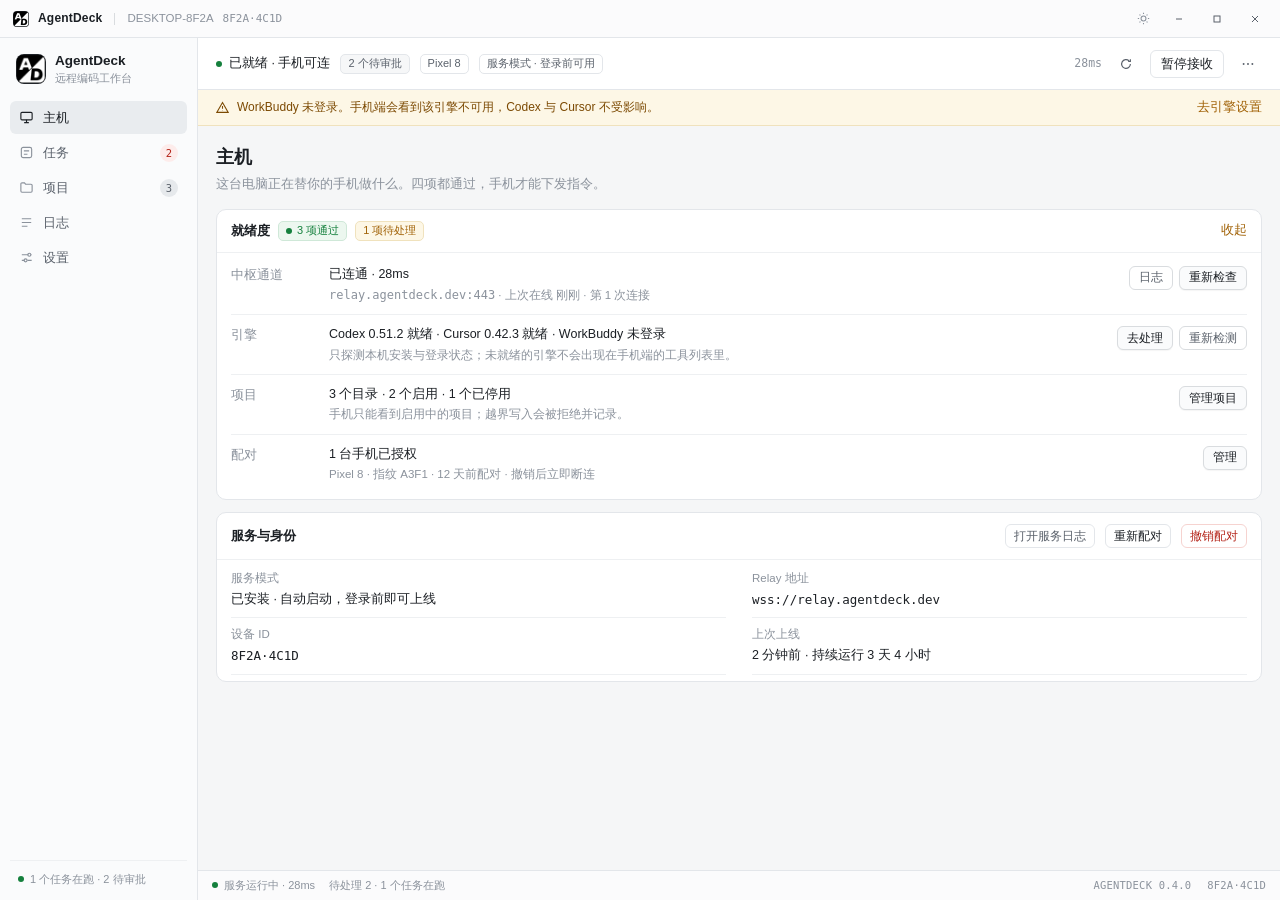
==== windows/AgentDeck.Tray/ui/index.html @ c3b0787f "feat(windows): 托盘界面迁移到 v3 WebView 架构 - 主窗口从 WinForms 自绘切换到 WebView2 承载 design/v3-windows.html，   设置、" ====
<!DOCTYPE html>
<html lang="zh-CN">
<head>
<meta charset="utf-8">
<meta name="viewport" content="width=device-width, initial-scale=1">
<title>AgentDeck Windows 客户端 · 改版</title>
<style>
:root{
  --bg:#f5f6f7; --panel:#fff; --line:#e3e6ea; --line2:#eef0f2;
  --t1:#1b1f24; --t2:#5a616b; --t3:#8b929c;
  --act:#1b1f24; --on-act:#fff; --act-h:#2b3138;
  --green:#15803d; --green-bg:#ecf7ef; --green-line:#cfe8d8;
  --amber:#a16207; --amber-bg:#fdf7e6; --amber-line:#f0e2bd;
  --red:#b42318; --red-bg:#fdeceb; --red-line:#f6d3d0;
  --bg-alt:#fafbfc; --window:#e9ebee; --app-border:#d5d9de;
  --titlebar:#fbfbfc; --hover:#f7f8f9; --hover2:#f0f2f4; --nav-active:#e9ecef;
  --item-active:#f2f5f7; --badge-bg:#e6e9ec;
  --tag-neutral:#f3f4f6; --tag-neutral-line:#e5e7eb; --plain-bg:#f6f7f8;
  --sep:#d9dcdf; --dot-gray:#b0b6bd;
  --input-focus:#9aa3ad; --focus-ring:rgba(27,31,36,.06);
  --mark:#b8bec6; --opt-on-bg:#fbfcfd; --switch-off:#c9ced4; --switch-knob:#fff;
  --qr-bg:#fbfcfd; --qr-line:#c3c9d0; --qr-fg:#7d858e;
  --lv-blue-fg:#155e75; --lv-blue-bg:#e8f4f8; --lv-blue-line:#cfe6ee;
  --banner-fg:#7c4a03; --scroll:#d3d8de; --scroll-h:#bcc3cb; --close:#e81123;
  --app-shadow:0 14px 40px rgba(20,25,32,.10),0 1px 2px rgba(20,25,32,.06);
  --mono:ui-monospace,"Cascadia Mono","Consolas","SF Mono",monospace;
  --app-icon:url("[data-uri]");
}
:root.dark{
  --bg:#141618; --panel:#1b1e21; --line:#2b3035; --line2:#23272b;
  --t1:#e4e7ea; --t2:#a3a9b0; --t3:#737a82;
  --act:#e6e9ec; --on-act:#141618; --act-h:#f4f6f8;
  --green:#3fb950; --green-bg:#13261a; --green-line:#1f4a2c;
  --amber:#d9a23c; --amber-bg:#2a2113; --amber-line:#453520;
  --red:#f85149; --red-bg:#2a1614; --red-line:#52241f;
  --bg-alt:#101214; --window:#0a0b0c; --app-border:#33383d;
  --titlebar:#16181a; --hover:#24282c; --hover2:#22262a; --nav-active:#2a2f34;
  --item-active:#20252a; --badge-bg:#2a2f34;
  --tag-neutral:#23272b; --tag-neutral-line:#31363b; --plain-bg:#202427;
  --sep:#33383d; --dot-gray:#555b62;
  --input-focus:#5a616b; --focus-ring:rgba(230,233,236,.10);
  --mark:#4a5158; --opt-on-bg:#202528; --switch-off:#4a5158; --switch-knob:#1b1e21;
  --qr-bg:#f4f4f4; --qr-line:#c3c9d0; --qr-fg:#6b7076;
  --lv-blue-fg:#7dd3e8; --lv-blue-bg:#0e2027; --lv-blue-line:#1d4753;
  --banner-fg:#e0b062; --scroll:#3a4046; --scroll-h:#4a5158; --close:#c42b1c;
  --app-shadow:0 14px 40px rgba(0,0,0,.55),0 1px 2px rgba(0,0,0,.4);
}
*{box-sizing:border-box}
html,body{margin:0}
body{
  background:var(--window); padding:26px 20px 40px;
  font:13px/1.55 -apple-system,BlinkMacSystemFont,"Segoe UI","Microsoft YaHei",sans-serif;
  color:var(--t1); -webkit-font-smoothing:antialiased;
}
.app{
  width:1180px; max-width:100%; margin:0 auto; height:868px;
  background:var(--bg); border:1px solid var(--app-border); border-radius:12px;
  overflow:hidden; display:flex; flex-direction:column;
  box-shadow:var(--app-shadow);
}
/* title bar */
.titlebar{height:38px;flex:none;display:flex;align-items:center;gap:9px;padding:0 6px 0 13px;background:var(--titlebar);border-bottom:1px solid var(--line);user-select:none}
.tb-logo{width:16px;height:16px;border-radius:4px;background-color:var(--act);background-image:var(--app-icon,none);background-size:contain;background-position:center;background-repeat:no-repeat}
.about-logo{width:44px;height:44px;flex:none;border-radius:10px;background-color:var(--act);background-image:var(--app-icon,none);background-size:contain;background-position:center;background-repeat:no-repeat}
.tb-name{font-size:12px;font-weight:600;letter-spacing:.2px}
.tb-sep{width:1px;height:12px;background:var(--sep);margin:0 3px}
.tb-meta{font-size:11.5px;color:var(--t3)}
.tb-meta.mono{font-family:var(--mono);font-size:11px}
.tb-right{margin-left:auto;display:flex;align-items:center}
.theme-btn{width:26px;height:26px;display:grid;place-items:center;border:0;background:none;border-radius:5px;color:var(--t3);cursor:pointer;margin-right:4px}
.theme-btn:hover{background:var(--hover2);color:var(--t1)}
html.dark .i-sun{display:none}
html:not(.dark) .i-moon{display:none}
.wctl{width:38px;height:38px;display:grid;place-items:center;color:var(--t2);cursor:default}
.wctl:hover{background:var(--line2)}
.wctl.close:hover{background:var(--close);color:#fff}
/* shell */
.shell{flex:1;display:flex;min-height:0}
.sidebar{width:198px;flex:none;background:var(--bg-alt);border-right:1px solid var(--line);display:flex;flex-direction:column;padding:14px 10px 10px}
.brand{display:flex;align-items:center;gap:9px;padding:0 6px 16px}
.brand-mark{width:30px;height:30px;border-radius:8px;background-color:var(--act);background-image:var(--app-icon,none);background-size:contain;background-position:center;background-repeat:no-repeat;flex:none}
.brand-name{font-size:13.5px;font-weight:600;line-height:1.3}
.brand-sub{font-size:10.5px;color:var(--t3);line-height:1.4;margin-top:1px}
.nav{display:flex;flex-direction:column;gap:2px}
.nav-item{display:flex;align-items:center;gap:9px;height:33px;padding:0 9px;border-radius:6px;color:var(--t2);font-size:13px;cursor:pointer;border:0;background:none;width:100%;text-align:left;font-family:inherit}
.nav-item svg{flex:none;color:var(--t3)}
.nav-item:hover{background:var(--hover2)}
.nav-item.active{background:var(--nav-active);color:var(--t1);font-weight:500}
.nav-item.active svg{color:var(--t1)}
.nav-badge{margin-left:auto;min-width:18px;height:18px;padding:0 5px;border-radius:9px;background:var(--badge-bg);color:var(--t2);font:400 10.5px/18px var(--mono);text-align:center}
.nav-badge.warn{background:var(--amber-bg);color:var(--amber)}
.nav-badge.danger{background:var(--red-bg);color:var(--red)}
.side-foot{margin-top:auto;padding:10px 8px 2px;border-top:1px solid var(--line2);font-size:11px;color:var(--t3);display:flex;align-items:center;gap:6px}
/* main */
.main{flex:1;min-width:0;display:flex;flex-direction:column}
.topbar{height:52px;flex:none;display:flex;align-items:center;gap:10px;padding:0 18px;background:var(--panel);border-bottom:1px solid var(--line)}
.state{display:flex;align-items:center;gap:7px;font-size:12.5px;font-weight:500}
.dot{width:6px;height:6px;border-radius:50%;background:var(--green);flex:none}
.dot.amber{background:var(--amber)}
.dot.gray{background:var(--dot-gray)}
.topbar .spacer{flex:1}
.meta{font-size:11.5px;color:var(--t3);font-family:var(--mono)}
.btn{height:28px;padding:0 10px;border:1px solid var(--line);background:var(--panel);border-radius:6px;font:400 12.5px/1 inherit;color:var(--t1);cursor:pointer;display:inline-flex;align-items:center;gap:6px;font-family:inherit;white-space:nowrap}
.btn:hover{background:var(--hover)}
.btn.primary{background:var(--act);border-color:var(--act);color:var(--on-act)}
.btn.primary:disabled{background:var(--hover);border-color:var(--line);color:var(--t3)}
.btn.primary:hover{background:var(--act-h)}
.btn.sm{height:24px;padding:0 8px;font-size:12px}
.btn.danger{color:var(--red);border-color:var(--red-line)}
.btn.danger:hover{background:var(--red-bg)}
/* Quiet = same outline as a normal button, but the label steps back to t2 so a
   row of three buttons still has an order: quiet < normal < danger. */
.btn.quiet{color:var(--t2)}
.btn.quiet:hover{color:var(--t1)}
.btn:disabled{color:var(--t3);cursor:default;background:var(--hover);border-color:var(--line)}
.icon-btn{width:28px;height:28px;display:grid;place-items:center;border:1px solid transparent;background:none;border-radius:6px;color:var(--t2);cursor:pointer}
.icon-btn:hover{background:var(--hover2);border-color:var(--line)}
.pill{display:inline-flex;align-items:center;gap:5px;height:20px;padding:0 7px;border-radius:5px;font-size:11px;border:1px solid var(--line);color:var(--t2);background:var(--panel);white-space:nowrap}
.pill.ok{color:var(--green);background:var(--green-bg);border-color:var(--green-line)}
.pill.warn{color:var(--amber);background:var(--amber-bg);border-color:var(--amber-line)}
.pill.danger{color:var(--red);background:var(--red-bg);border-color:var(--red-line)}
.pill.off{color:var(--t3);background:var(--tag-neutral)}
.pill.plain{background:var(--plain-bg)}
.banner{flex:none;display:flex;align-items:center;gap:8px;padding:8px 18px;background:var(--amber-bg);border-bottom:1px solid var(--amber-line);font-size:12px;color:var(--banner-fg)}
.banner b{font-weight:500}
.banner .link{margin-left:auto}
.link{color:var(--amber);cursor:pointer;font-size:12.5px;text-decoration:none;background:none;border:0;padding:0;font-family:inherit}
.link:hover{text-decoration:underline}
.link.muted{color:var(--t2)}
.content{flex:1;overflow:auto;padding:16px 18px 22px}
.page{display:none}
.page.active{display:block}
.page-head{display:flex;align-items:flex-start;gap:12px;margin:2px 0 14px}
.page-head h1{font-size:18px;font-weight:600;margin:0 0 3px;letter-spacing:.2px}
.page-head p{margin:0;font-size:12.5px;color:var(--t3)}
.page-head .actions{margin-left:auto;display:flex;gap:8px;flex:none;padding-top:2px}
/* cards */
.card{background:var(--panel);border:1px solid var(--line);border-radius:10px;margin-bottom:12px;overflow:hidden}
.card-h{display:flex;align-items:center;gap:8px;padding:11px 14px;border-bottom:1px solid var(--line2);min-height:41px}
.card-h h2{font-size:13px;font-weight:600;margin:0}
.card-h .right{margin-left:auto;display:flex;align-items:center;gap:10px}
.card-b{padding:2px 14px 6px}
.card-b.tight{padding:0}
.row{display:flex;align-items:flex-start;gap:12px;padding:10px 0;border-bottom:1px solid var(--line2)}
.row:last-child{border-bottom:0}
.row-k{width:86px;flex:none;font-size:12.5px;color:var(--t3);padding-top:1px}
.row-v{flex:1;min-width:0;font-size:12.5px}
.row-v>.v{font-weight:500}
.row-a{flex:none;display:flex;gap:6px;padding-top:1px}
/* Row actions are buttons, not underlined words: every line of the checklist
   ends with something you can press, and a bare word at this size reads as a
   label. The first pass used --line for the border and vanished into the white
   card, so these use --sep plus a one-pixel lift. Neutral on purpose — four
   tinted buttons stacked down the page would compete with the values they act
   on, and the primary/secondary split is carried by weight, not colour. */
.row-a .link{
  display:inline-flex;align-items:center;height:24px;padding:0 9px;
  border:1px solid var(--sep);border-radius:6px;background:var(--bg-alt);
  font-size:12px;color:var(--t1);white-space:nowrap;
  box-shadow:0 1px 1px rgba(20,25,32,.04);
}
.row-a .link:hover{background:var(--panel);border-color:var(--mark);text-decoration:none}
.row-a .link.muted{color:var(--t2);border-color:var(--sep);background:var(--panel);box-shadow:none}
.row-a .link.muted:hover{color:var(--t1);border-color:var(--sep);background:var(--hover)}
.sub{font-size:11.5px;color:var(--t3);margin-top:2px;line-height:1.5}
.kv{display:grid;grid-template-columns:1fr 1fr;gap:0 26px}
.kv>div{padding:8px 0;border-bottom:1px solid var(--line2)}
.kv .k{font-size:11.5px;color:var(--t3);margin-bottom:2px}
.kv .v{font-size:12.5px}
.mono{font-family:var(--mono);font-size:12px}
.muted{color:var(--t3)}
.empty{padding:26px 14px;text-align:center;color:var(--t3);font-size:12px}
/* table */
.tbl{width:100%;border-collapse:collapse;font-size:12.5px}
.tbl th{text-align:left;font-weight:400;color:var(--t3);font-size:11px;letter-spacing:.2px;padding:7px 10px;background:var(--bg-alt);border-bottom:1px solid var(--line)}
.tbl td{padding:8px 10px;border-bottom:1px solid var(--line2);vertical-align:top}
.tbl tr:last-child td{border-bottom:0}
.tbl .num{font-family:var(--mono);font-size:11.5px;color:var(--t3);white-space:nowrap}
.tbl .path{font-family:var(--mono);font-size:11.5px;color:var(--t2);overflow:hidden;text-overflow:ellipsis;white-space:nowrap;max-width:340px}
/* tabs */
.tabs{display:flex;gap:2px;padding:0 14px;border-bottom:1px solid var(--line);background:var(--panel)}
.tab{height:35px;padding:0 10px;display:inline-flex;align-items:center;font-size:12.5px;color:var(--t2);border:0;border-bottom:2px solid transparent;margin-bottom:-1px;background:none;cursor:pointer;font-family:inherit}
.tab:hover{color:var(--t1)}
.tab.active{color:var(--t1);font-weight:500;border-bottom-color:var(--act)}
.tabpanes{display:none}
.tabpanes.active{display:flex;flex-direction:column;flex:1}
/* forms */
.field{display:flex;align-items:flex-start;gap:12px;padding:10px 0;border-bottom:1px solid var(--line2)}
.field:last-child{border-bottom:0}
.field>label{width:112px;flex:none;font-size:12.5px;color:var(--t3);padding-top:6px}
.field .ctl{flex:1;min-width:0}
.input{width:100%;height:28px;border:1px solid var(--line);border-radius:6px;padding:0 9px;font:400 12.5px/1 inherit;color:var(--t1);background:var(--panel);font-family:inherit}
.input:focus{outline:none;border-color:var(--input-focus);box-shadow:0 0 0 3px var(--focus-ring)}
.input[readonly]{background:var(--hover);color:var(--t2);font-family:var(--mono);font-size:12px}
.inline{display:flex;gap:6px;align-items:center}
.chips{display:flex;gap:6px;flex-wrap:wrap;align-items:center}
.chip{height:24px;display:inline-flex;align-items:center;gap:6px;padding:0 8px;border:1px solid var(--line);border-radius:5px;font:400 12px/1 var(--mono);background:var(--bg-alt);color:var(--t2)}
.chip .x{color:var(--t3);cursor:pointer;font-family:sans-serif}
.switch{width:32px;height:18px;border-radius:9px;background:var(--switch-off);position:relative;flex:none;cursor:pointer;transition:background .15s}
.switch::after{content:"";position:absolute;top:2px;left:2px;width:14px;height:14px;border-radius:50%;background:var(--switch-knob);transition:left .15s;box-shadow:0 1px 2px rgba(0,0,0,.2)}
.switch.on{background:var(--act)}
.switch.on::after{left:16px}
/* split */
.split{display:flex;gap:12px;align-items:flex-start}
.proj{width:296px;flex:none;display:flex;flex-direction:column;min-height:560px}
.proj-detail{flex:1;min-width:0;display:flex;flex-direction:column;min-height:560px}
.search{position:relative;padding:10px 12px;border-bottom:1px solid var(--line2)}
.search input{height:28px;padding-left:26px}
.search svg{position:absolute;left:21px;top:18px;color:var(--t3)}
.proj-item{padding:10px 12px;border-bottom:1px solid var(--line2);cursor:pointer}
.proj-item:last-child{border-bottom:0}
.proj-item:hover{background:var(--hover)}
.proj-item.active{background:var(--item-active);box-shadow:inset 2px 0 0 var(--act)}
.pi-top{display:flex;align-items:center;gap:8px}
.pi-name{font-size:12.5px;font-weight:500}
.pi-top .pill{margin-left:auto;height:18px;font-size:10.5px}
.pi-path{font-family:var(--mono);font-size:11px;color:var(--t3);margin-top:3px;overflow:hidden;text-overflow:ellipsis;white-space:nowrap}
.detail-head{padding:12px 14px;border-bottom:1px solid var(--line2);display:flex;align-items:flex-start;gap:10px}
.detail-head h3{margin:0;font-size:14px;font-weight:600}
.detail-head .path{font-family:var(--mono);font-size:11px;color:var(--t3);margin-top:3px}
.detail-head .actions{margin-left:auto;display:flex;gap:6px;flex:none}
.pane-pad{padding:2px 14px 10px}
.save-bar{display:flex;align-items:center;gap:10px;padding:10px 14px;border-top:1px solid var(--line);background:var(--bg-alt);margin-top:auto}
.save-bar .state{font-size:11.5px;color:var(--t3);font-weight:400}
.save-bar .actions{margin-left:auto;display:flex;gap:8px}
/* radio cards */
.opt{display:flex;gap:9px;padding:9px 10px;border:1px solid var(--line);border-radius:7px;margin-bottom:6px;cursor:pointer;background:var(--panel)}
.opt:hover{background:var(--hover)}
.opt.on{border-color:var(--input-focus);background:var(--opt-on-bg)}
.opt .mark{width:14px;height:14px;border-radius:50%;border:1px solid var(--mark);flex:none;margin-top:2px;position:relative}
.opt.on .mark{border-color:var(--act);border-width:4px}
.opt .t{font-size:12.5px;font-weight:500}
.opt .d{font-size:11.5px;color:var(--t3);margin-top:2px}
.group-label{font-size:11px;color:var(--t3);margin:12px 0 7px;letter-spacing:.3px}
/* 执行权限面板要在一屏内放完：两组单选 + 引擎表 + 保存条，行距比其它面板紧一档 */
[data-pane="perm"] .pane-pad{padding-bottom:2px}
[data-pane="perm"] .group-label{margin:8px 0 5px}
[data-pane="perm"] .opt{padding:6px 10px;margin-bottom:5px}
[data-pane="perm"] .tbl td{padding:6px 10px}
/* log */
.log-bar{display:flex;align-items:center;gap:8px;padding:9px 12px;border-bottom:1px solid var(--line);background:var(--bg-alt);flex-wrap:wrap}
.sel{height:26px;width:132px;border:1px solid var(--line);border-radius:5px;background:var(--panel);font:400 12px/1 inherit;color:var(--t1);padding:0 6px;font-family:inherit}
.log-bar .input{height:26px;width:220px}
.log-tbl td{padding:6px 10px;font-size:12px}
.lv{display:inline-block;min-width:38px;text-align:center;padding:1px 6px;border-radius:4px;font-size:10.5px;border:1px solid transparent}
.lv.c1{color:var(--lv-blue-fg);background:var(--lv-blue-bg);border-color:var(--lv-blue-line)}
.lv.c2{color:var(--t2);background:var(--tag-neutral);border-color:var(--tag-neutral-line)}
.lv.c3{color:var(--green);background:var(--green-bg);border-color:var(--green-line)}
.lv.c4{color:var(--amber);background:var(--amber-bg);border-color:var(--amber-line)}
.lv.c5{color:var(--red);background:var(--red-bg);border-color:var(--red-line)}
.log-foot{display:flex;align-items:center;padding:9px 14px;font-size:11.5px;color:var(--t3);border-top:1px solid var(--line);background:var(--bg-alt)}
.log-foot .r{margin-left:auto;font-family:var(--mono);font-size:11px}
/* qr */
.pair-media{width:176px;flex:none;display:flex;flex-direction:column;gap:7px}
.qr{width:176px;height:176px;border:1px dashed var(--qr-line);border-radius:8px;background:var(--qr-bg);display:flex;flex-direction:column;align-items:center;justify-content:center;gap:5px;color:var(--qr-fg);font-size:11.5px;text-align:center;line-height:1.6}
.qr.has-code{padding:9px;border-style:solid;border-color:var(--line);background:#fff;cursor:zoom-in}
.qr.has-code img{width:100%;height:100%;object-fit:contain;image-rendering:pixelated;border-radius:2px}
/* An expired code stays on screen (so the square does not jump back to an
   empty frame) but is visibly dead — scanning it would only fail. */
.qr.expired{opacity:.38;filter:grayscale(1)}
.qr-cap{font-family:var(--mono);font-size:10.5px;color:var(--t3);text-align:center;letter-spacing:.2px}
.qr-cap.warn{color:var(--red)}
.pair-wrap{display:flex;gap:18px;padding:14px 4px}
.pair-info{flex:1;min-width:0}
/* sheet */
/* The title bar is a real non-client area: WebView2 promotes app-region:drag
   to OS chrome, which paints above the DOM, so a fixed scrim cannot cover it.
   Starting below the bar is the honest version — dimming the content, leaving
   the window's own frame alone, the way a native modal behaves. */
.scrim{position:fixed;inset:38px 0 0;z-index:60;background:rgba(28,32,36,.34);display:flex;align-items:center;justify-content:center;padding:24px}
.scrim[hidden]{display:none}
.sheet{width:420px;max-width:100%;background:var(--panel);border:1px solid var(--line);border-radius:10px;box-shadow:0 18px 48px rgba(16,20,24,.24);padding:20px 22px 16px}
.sheet h3{margin:0 0 7px;font-size:14px;font-weight:600}
.sheet p{margin:0 0 14px;font-size:12px;color:var(--t2);line-height:1.65}
.fp{font-family:var(--mono);font-size:12.5px;letter-spacing:.8px;line-height:1.8;text-align:center;word-break:break-all;background:var(--bg-alt);border:1px solid var(--line);border-radius:6px;padding:11px 14px}
.sheet .actions{display:flex;justify-content:flex-end;gap:8px;margin-top:16px}
/* status bar */
.statusbar{height:30px;flex:none;display:flex;align-items:center;gap:14px;padding:0 14px;background:var(--titlebar);border-top:1px solid var(--line);font-size:11px;color:var(--t3)}
.statusbar .r{margin-left:auto;display:flex;gap:16px;font-family:var(--mono);font-size:10.5px;letter-spacing:.2px}
.statusbar .item{display:flex;align-items:center;gap:6px}
::-webkit-scrollbar{width:10px;height:10px}
::-webkit-scrollbar-thumb{background:var(--scroll);border:3px solid var(--bg);border-radius:6px}
::-webkit-scrollbar-thumb:hover{background:var(--scroll-h)}
::-webkit-scrollbar-track{background:transparent}
</style>
<script>
(function(){
  var q = new URLSearchParams(location.search).get('theme');
  var sv = null; try { sv = localStorage.getItem('ad-theme'); } catch(e){}
  var dark = q ? q === 'dark' : (sv ? sv === 'dark' : window.matchMedia('(prefers-color-scheme: dark)').matches);
  if (dark) document.documentElement.classList.add('dark');
})();
</script>
<link rel="stylesheet" href="shell.css">
</head>
<body>
<div class="app">

  <div class="titlebar">
    <div class="tb-logo" aria-label="AgentDeck"></div>
    <div class="tb-name">AgentDeck</div>
    <div class="tb-sep"></div>
    <div class="tb-meta" id="tb-machine">DESKTOP-8F2A</div>
    <div class="tb-meta mono" id="tb-device">8F2A·4C1D</div>
    <div class="tb-right">
      <button class="theme-btn" title="切换深浅色（样稿用）" onclick="(function(){var d=document.documentElement.classList.toggle('dark');try{localStorage.setItem('ad-theme',d?'dark':'light')}catch(e){}})()">
        <svg class="i-moon" width="13" height="13" viewBox="0 0 16 16" fill="none" stroke="currentColor" stroke-width="1.3"><path d="M13.2 9.6A5.6 5.6 0 0 1 6.4 2.8a5.6 5.6 0 1 0 6.8 6.8z"/></svg>
        <svg class="i-sun" width="13" height="13" viewBox="0 0 16 16" fill="none" stroke="currentColor" stroke-width="1.3"><circle cx="8" cy="8" r="3"/><path d="M8 1v1.6M8 13.4V15M1 8h1.6M13.4 8H15M3.1 3.1l1.1 1.1M11.8 11.8l1.1 1.1M12.9 3.1l-1.1 1.1M4.2 11.8l-1.1 1.1"/></svg>
      </button>
      <div class="wctl"><svg width="10" height="10" viewBox="0 0 10 10"><path d="M2 5h6" stroke="currentColor" stroke-width="1"/></svg></div>
      <div class="wctl"><svg width="10" height="10" viewBox="0 0 10 10"><rect x="2" y="2" width="6" height="6" fill="none" stroke="currentColor" stroke-width="1"/></svg></div>
      <div class="wctl close"><svg width="10" height="10" viewBox="0 0 10 10"><path d="M2 2l6 6M8 2l-6 6" stroke="currentColor" stroke-width="1"/></svg></div>
    </div>
  </div>

  <div class="shell">
    <aside class="sidebar">
      <div class="brand">
        <div class="brand-mark" aria-label="AgentDeck"></div>
        <div>
          <div class="brand-name">AgentDeck</div>
          <div class="brand-sub">远程编码工作台</div>
        </div>
      </div>
      <nav class="nav">
        <button class="nav-item active" data-go="host">
          <svg width="15" height="15" viewBox="0 0 16 16" fill="none" stroke="currentColor" stroke-width="1.2"><rect x="2" y="2.5" width="12" height="8" rx="1.2"/><path d="M5.5 13.5h5M8 10.5v3"/></svg>
          主机
        </button>
        <button class="nav-item" data-go="tasks">
          <svg width="15" height="15" viewBox="0 0 16 16" fill="none" stroke="currentColor" stroke-width="1.2"><rect x="2.5" y="2.5" width="11" height="11" rx="2"/><path d="M5.2 6.2h5.6M5.2 9.8h3.8"/></svg>
          任务<span class="nav-badge danger" id="badge-tasks">2</span>
        </button>
        <button class="nav-item" data-go="projects">
          <svg width="15" height="15" viewBox="0 0 16 16" fill="none" stroke="currentColor" stroke-width="1.2"><path d="M2 4.2c0-.7.6-1.2 1.2-1.2h2.6l1.2 1.5h5.8c.7 0 1.2.6 1.2 1.2v6.1c0 .7-.6 1.2-1.2 1.2H3.2c-.7 0-1.2-.6-1.2-1.2z"/></svg>
          项目<span class="nav-badge" id="badge-projects">3</span>
        </button>
        <button class="nav-item" data-go="logs">
          <svg width="15" height="15" viewBox="0 0 16 16" fill="none" stroke="currentColor" stroke-width="1.2"><path d="M3 4h10M3 8h10M3 12h6"/></svg>
          日志
        </button>
        <button class="nav-item" data-go="settings">
          <svg width="15" height="15" viewBox="0 0 16 16" fill="none" stroke="currentColor" stroke-width="1.2"><path d="M3 5h7M13 5h.5M3 11h3M9 11h4.5"/><circle cx="11" cy="5" r="1.6"/><circle cx="7" cy="11" r="1.6"/></svg>
          设置
        </button>
      </nav>
      <div class="side-foot" id="side-foot"><span class="dot"></span>1 个任务在跑 · 2 待审批</div>
    </aside>

    <main class="main">
      <div class="topbar">
        <div class="state" id="top-state"><span class="dot"></span>已就绪 · 手机可连</div>
        <span class="pill plain" id="top-pending">2 个待审批</span>
        <span class="pill" id="top-phone">Pixel 8</span>
        <span class="pill" id="top-service">服务模式 · 登录前可用</span>
        <div class="spacer"></div>
        <div class="meta" id="top-meta">28ms</div>
        <button class="icon-btn" title="重新检查" data-act="refresh">
          <svg width="14" height="14" viewBox="0 0 16 16" fill="none" stroke="currentColor" stroke-width="1.3"><path d="M13 8a5 5 0 1 1-1.6-3.7"/><path d="M13 2.5V5h-2.5"/></svg>
        </button>
        <button class="btn" id="top-pause" data-act="pause">暂停接收</button>
        <button class="icon-btn" title="更多" id="top-more">
          <svg width="14" height="14" viewBox="0 0 16 16" fill="currentColor"><circle cx="3" cy="8" r="1.1"/><circle cx="8" cy="8" r="1.1"/><circle cx="13" cy="8" r="1.1"/></svg>
        </button>
      </div>

      <div class="banner" id="banner">
        <svg width="13" height="13" viewBox="0 0 16 16" fill="none" stroke="currentColor" stroke-width="1.3"><path d="M8 1.8 15 14H1z"/><path d="M8 6v3.4M8 11.8v.1"/></svg>
        <span id="banner-text"><b>WorkBuddy 未登录。</b>手机端会看到该引擎不可用，Codex 与 Cursor 不受影响。</span>
        <a class="link" data-go="settings" data-tab="eng">去引擎设置</a>
      </div>

      <div class="content">

        <!-- 主机 -->
        <section class="page active" data-page="host">
          <div class="page-head">
            <div>
              <h1>主机</h1>
              <p>这台电脑正在替你的手机做什么。四项都通过，手机才能下发指令。</p>
            </div>
          </div>

          <div class="card">
            <div class="card-h">
              <h2>就绪度</h2>
              <span class="pill ok" id="ready-pass"><span class="dot"></span>3 项通过</span>
              <span class="pill warn" id="ready-pending">1 项待处理</span>
              <div class="right"><a class="link" id="collapse">收起</a></div>
            </div>
            <div class="card-b" id="ready-body">
              <div class="row">
                <div class="row-k">中枢通道</div>
                <div class="row-v">
                  <div class="v">已连通 · 28ms</div>
                  <div class="sub"><span class="mono">relay.agentdeck.dev:443</span> · 上次在线 刚刚 · 第 1 次连接</div>
                </div>
                <div class="row-a"><a class="link muted">日志</a><a class="link">重新检查</a></div>
              </div>
              <div class="row">
                <div class="row-k">引擎</div>
                <div class="row-v">
                  <div class="v">Codex 0.51.2 就绪 · Cursor 0.42.3 就绪 · WorkBuddy 未登录</div>
                  <div class="sub">只探测本机安装与登录状态；未就绪的引擎不会出现在手机端的工具列表里。</div>
                </div>
                <div class="row-a"><a class="link" data-go="settings" data-tab="eng">去处理</a><a class="link muted">重新检测</a></div>
              </div>
              <div class="row">
                <div class="row-k">项目</div>
                <div class="row-v">
                  <div class="v">3 个目录 · 2 个启用 · 1 个已停用</div>
                  <div class="sub">手机只能看到启用中的项目；越界写入会被拒绝并记录。</div>
                </div>
                <div class="row-a"><a class="link" data-go="projects">管理项目</a></div>
              </div>
              <div class="row">
                <div class="row-k">配对</div>
                <div class="row-v">
                  <div class="v">1 台手机已授权</div>
                  <div class="sub">Pixel 8 · 指纹 A3F1 · 12 天前配对 · 撤销后立即断连</div>
                </div>
                <div class="row-a"><a class="link" data-go="settings">管理</a></div>
              </div>
            </div>
          </div>

          <div class="card">
            <div class="card-h"><h2>服务与身份</h2><div class="right"><button class="btn sm quiet">打开服务日志</button><button class="btn sm">重新配对</button><button class="btn sm danger">撤销配对</button></div></div>
            <div class="card-b">
              <div class="kv" id="svc-kv">
                <div><div class="k">服务模式</div><div class="v">已安装 · 自动启动，登录前即可上线</div></div>
                <div><div class="k">Relay 地址</div><div class="v mono">wss://relay.agentdeck.dev</div></div>
                <div><div class="k">设备 ID</div><div class="v mono">8F2A·4C1D</div></div>
                <div><div class="k">上次上线</div><div class="v">2 分钟前 · 持续运行 3 天 4 小时</div></div>
              </div>
            </div>
          </div>
        </section>

        <!-- 任务 -->
        <section class="page" data-page="tasks">
          <div class="page-head">
            <div>
              <h1>任务</h1>
              <p>看得到全部，只批不了任何一条。批准在手机上完成，电脑端只保留叫停。</p>
            </div>
          </div>

          <div class="card">
            <div class="card-h">
              <h2>正在执行</h2>
              <span class="pill ok" id="running-pill"><span class="dot"></span>1 个</span>
              <div class="right"><span class="sub" style="margin:0">事件实时推送</span></div>
            </div>
            <table class="tbl">
              <thead><tr><th style="width:120px">项目</th><th>任务</th><th style="width:84px">已运行</th><th style="width:190px">最后一条事件</th><th style="width:142px"></th></tr></thead>
              <tbody id="tasks-running">
                <tr>
                  <td>web-app</td>
                  <td>把登录页的校验逻辑抽成 <span class="mono">useAuth</span>，并补上过期提示</td>
                  <td class="num">02:14</td>
                  <td class="muted">20:08:44 消息</td>
                  <td style="text-align:right"><a class="link">查看轨迹</a><a class="link" style="margin-left:10px;color:var(--red)">叫停</a></td>
                </tr>
              </tbody>
            </table>
            <div class="sub" style="padding:9px 14px 11px">叫停会终止本次运行并保留已经产出的改动，二次确认后执行。撤销整个权限请到「项目」页。</div>
          </div>

          <div class="card">
            <div class="card-h">
              <h2>待批准</h2>
              <span class="pill danger" id="pending-pill">2 条</span>
              <div class="right"><span class="sub" style="margin:0">只有手机能批</span></div>
            </div>
            <table class="tbl">
              <thead><tr><th style="width:120px">项目</th><th>请求内容</th><th style="width:190px">影响范围</th><th style="width:88px">已等待</th><th style="width:88px">等待对象</th></tr></thead>
              <tbody id="tasks-pending">
                <tr>
                  <td>web-app</td>
                  <td class="mono">rm -rf dist/ &amp;&amp; pnpm build</td>
                  <td class="muted">删除并重建 dist/ 到 1 个目录</td>
                  <td class="num">04:12</td>
                  <td>Pixel 8</td>
                </tr>
                <tr>
                  <td>api-gateway</td>
                  <td class="mono">test/rate-limit.spec.ts <span class="muted">+12</span></td>
                  <td class="muted">写入 1 个文件，追加 12 行</td>
                  <td class="num">02:50</td>
                  <td>Pixel 8</td>
                </tr>
              </tbody>
            </table>
            <div class="sub" style="padding:9px 14px 11px">这里刻意不给批准按钮：让人离开工位去处理，正是这个产品存在的理由。要拒绝请在手机上操作，或直接叫停整个任务。</div>
          </div>

          <div class="card" style="margin-bottom:0">
            <div class="card-h">
              <h2>最近完成</h2>
              <div class="right"><a class="link muted" data-go="logs">在日志里看全部</a></div>
            </div>
            <table class="tbl">
              <thead><tr><th style="width:120px">项目</th><th>摘要</th><th style="width:84px">耗时</th><th style="width:96px">结束于</th><th style="width:80px">结果</th></tr></thead>
              <tbody id="tasks-done">
                <tr><td>api-gateway</td><td>给 <span class="mono">/orders</span> 加限流中间件</td><td class="num">11:40</td><td class="muted">19:52</td><td><span class="pill ok">完成</span></td></tr>
                <tr><td>web-app</td><td>修掉刷新后登录态丢失</td><td class="num">06:12</td><td class="muted">19:31</td><td><span class="pill ok">完成</span></td></tr>
                <tr><td>web-app</td><td>依赖升级到 pnpm 9.12</td><td class="num">01:08</td><td class="muted">19:04</td><td><span class="pill off">已取消</span></td></tr>
              </tbody>
            </table>
          </div>
        </section>

        <!-- 项目 -->
        <section class="page" data-page="projects">
          <div class="page-head">
            <div>
              <h1>项目</h1>
              <p>远程编码只限已授权目录；越界写入会被拒绝并记录。手机看不到真实路径以外的任何位置。</p>
            </div>
            <div class="actions"><button class="btn" data-act="edit-projects">添加项目目录</button></div>
          </div>

          <div class="split">
            <div class="card proj" style="margin-bottom:0" id="proj-list">
              <div class="search">
                <svg width="13" height="13" viewBox="0 0 16 16" fill="none" stroke="currentColor" stroke-width="1.3"><circle cx="7" cy="7" r="4.2"/><path d="M10.2 10.2 13.5 13.5"/></svg>
                <input class="input" placeholder="搜索项目">
              </div>
              <div class="proj-item active">
                <div class="pi-top"><span class="pi-name">web-app</span><span class="pill ok">已启用</span></div>
                <div class="pi-path">D:\work\web-app</div>
              </div>
              <div class="proj-item">
                <div class="pi-top"><span class="pi-name">api-gateway</span><span class="pill">只读</span></div>
                <div class="pi-path">D:\work\api-gateway</div>
              </div>
              <div class="proj-item">
                <div class="pi-top"><span class="pi-name">scratch</span><span class="pill off">已停用</span></div>
                <div class="pi-path">D:\Users\hello\Links\data</div>
              </div>
              <div class="sub" style="margin-top:auto;padding:10px 12px;border-top:1px solid var(--line2)">停用或移除后，手机立即失去访问，正在跑的任务会被取消。</div>
            </div>

            <div class="card proj-detail" style="margin-bottom:0" id="proj-detail">
              <div class="detail-head">
                <div>
                  <h3>web-app</h3>
                  <div class="path">D:\work\web-app</div>
                </div>
                <div class="actions">
                  <button class="btn sm">打开目录</button>
                  <button class="btn sm">复制路径</button>
                </div>
              </div>
              <div class="tabs">
                <button class="tab active" data-tab="cfg">配置</button>
                <button class="tab" data-tab="perm">执行权限</button>
                <button class="tab" data-tab="plog">日志</button>
              </div>

              <div class="tabpanes active" data-pane="cfg">
                <div class="pane-pad">
                  <div class="field">
                    <label>显示名称</label>
                    <div class="ctl"><input class="input" value="web-app"><div class="sub">手机端看到的名称，可随时改，不影响真实路径。</div></div>
                  </div>
                  <div class="field">
                    <label>真实路径</label>
                    <div class="ctl"><div class="inline"><input class="input" readonly value="D:\work\web-app"><button class="btn sm">复制</button></div><div class="sub">只读。手机不能浏览目录，也不能提交任意工作目录。</div></div>
                  </div>
                  <div class="field">
                    <label>常用预览端口</label>
                    <div class="ctl">
                      <div class="chips"><span class="chip">5173 <span class="x">×</span></span><span class="chip">3000 <span class="x">×</span></span><button class="btn sm">+ 添加端口</button></div>
                      <div class="sub">手机项目页可一键打开这些端口；轨迹里出现的 localhost 链接也能直接点开。</div>
                    </div>
                  </div>
                  <div class="field">
                    <label>启用</label>
                    <div class="ctl" style="display:flex;align-items:center;gap:10px;padding-top:4px"><span class="switch on" data-switch></span><span style="font-size:12.5px;color:var(--t2)">启用中 · 手机可见</span></div>
                  </div>
                  <div style="display:flex;align-items:center;gap:10px;padding:12px 0 6px">
                    <div><div style="font-size:12.5px;font-weight:500">取消共享</div><div class="sub">只撤销手机访问与执行权限，不删除本地文件。项目还有任务在跑时必须先停止。</div></div>
                    <button class="btn sm danger" style="margin-left:auto;flex:none">取消共享</button>
                  </div>
                </div>
                <div class="save-bar"><span class="state">配置已与当前一致</span><div class="actions"><button class="btn" disabled>放弃改动</button><button class="btn primary" disabled>保存</button></div></div>
              </div>

              <div class="tabpanes" data-pane="perm">
                <div class="pane-pad">
                  <div class="sub" style="padding:6px 0 0">策略按项目保存，只作用于当前电脑的这个项目，对后续所有会话生效。新加的项目默认只读。</div>
                  <div class="group-label">访问范围</div>
                  <div class="opt on"><span class="mark"></span><div><div class="t">项目目录可写</div><div class="d">子目录继承本目录权限；符号链接与目录联接越界一律拒绝。</div></div></div>
                  <div class="opt"><span class="mark"></span><div><div class="t">项目目录只读</div><div class="d">允许读取、搜索与预览，任何写入直接失败并上报。这是新项目的默认值。</div></div></div>
                  <div class="group-label">命令审批</div>
                  <div class="opt on"><span class="mark"></span><div><div class="t">按需请求许可</div><div class="d">需要写入或执行命令时推送到手机，等你批准后再继续。</div></div></div>
                  <div class="opt"><span class="mark"></span><div><div class="t">不请求直接执行</div><div class="d">在访问范围内直接执行，不打断。适合只读或可信项目。</div></div></div>
                  <div class="group-label">该策略对哪个引擎生效</div>
                  <table class="tbl">
                    <thead><tr><th style="width:110px">引擎</th><th>状态</th><th style="width:150px">执行权限来源</th></tr></thead>
                    <tbody>
                      <tr><td>Codex</td><td><span class="pill ok">受此策略约束</span></td><td class="muted">本页配置</td></tr>
                      <tr><td>Cursor</td><td><span class="pill off">不受约束</span></td><td class="muted">Cursor 桌面端</td></tr>
                      <tr><td>WorkBuddy</td><td><span class="pill off">未接入</span></td><td class="muted">—</td></tr>
                    </tbody>
                  </table>
                  <div class="sub" style="padding:5px 0 0">Cursor 的沙箱与审批由它自己的桌面权限控制，这里不覆盖，也不会假装覆盖。</div>
                </div>
                <div class="save-bar"><span class="state">配置已与当前一致</span><div class="actions"><button class="btn" disabled>放弃改动</button><button class="btn primary" disabled>保存</button></div></div>
              </div>

              <div class="tabpanes" data-pane="plog">
                <table class="tbl">
                  <thead><tr><th style="width:80px">时间</th><th style="width:70px">类别</th><th>内容</th></tr></thead>
                  <tbody>
                    <tr><td class="num">20:08:41</td><td><span class="lv c1">命令</span></td><td class="mono">npm run dev</td></tr>
                    <tr><td class="num">20:08:12</td><td><span class="lv c4">审批</span></td><td>已批准（手机 · Pixel 8）· 写入 src/hooks/useAuth.ts</td></tr>
                    <tr><td class="num">20:07:55</td><td><span class="lv c2">文件</span></td><td class="mono">src/hooks/useAuth.ts +18 −0</td></tr>
                    <tr><td class="num">20:07:40</td><td><span class="lv c2">消息</span></td><td>我先把校验逻辑抽出来，再接上过期提示。</td></tr>
                  </tbody>
                </table>
                <div style="padding:10px 14px"><a class="link">在日志页打开（保留筛选）</a></div>
              </div>
            </div>
          </div>
        </section>

        <!-- 日志 -->
        <section class="page" data-page="logs">
          <div class="page-head">
            <div>
              <h1>日志</h1>
              <p>任务、连接与审批的原始记录。断线按游标补齐，历史随时回看。</p>
            </div>
          </div>

          <div class="card" style="margin-bottom:0">
            <div class="log-bar" id="log-bar">
              <select class="sel"><option>全部项目</option><option>web-app</option><option>api-gateway</option></select>
              <select class="sel"><option>全部任务</option><option>把登录页的校验逻辑抽成 useAuth</option></select>
              <select class="sel"><option>全部类别</option><option>连接</option><option>任务</option><option>审批</option><option>命令</option><option>文件</option></select>
              <input class="input" placeholder="搜索内容、路径或方法名">
              <div style="margin-left:auto;display:flex;gap:8px;align-items:center">
                <button class="btn sm">暂停</button>
                <span class="pill plain"><span class="dot"></span>自动滚底</span>
              </div>
            </div>
            <table class="tbl log-tbl">
              <thead><tr><th style="width:82px">时间</th><th style="width:64px">类别</th><th>内容</th></tr></thead>
              <tbody id="log-tbody">
                <tr><td class="num">20:08:41</td><td><span class="lv c1">命令</span></td><td class="mono">npm run dev &nbsp;<span class="muted">cwd D:\work\web-app</span></td></tr>
                <tr><td class="num">20:08:39</td><td><span class="lv c1">命令</span></td><td class="mono">VITE v5.4.2 ready in 412 ms &nbsp;<span class="muted">Local: http://localhost:5173/</span></td></tr>
                <tr><td class="num">20:08:12</td><td><span class="lv c4">审批</span></td><td>批准一次 · 写入 src/hooks/useAuth.ts · 有效期剩余 2m41s → 已执行</td></tr>
                <tr><td class="num">20:08:04</td><td><span class="lv c4">审批</span></td><td>等待批准 · 手机 Pixel 8 · 请求 #4f21 · 影响范围 写入 1 个文件</td></tr>
                <tr><td class="num">20:07:55</td><td><span class="lv c2">文件</span></td><td class="mono">src/hooks/useAuth.ts +18 −0</td></tr>
                <tr><td class="num">20:07:51</td><td><span class="lv c2">消息</span></td><td>我先把校验逻辑抽成 hook，再补过期提示，最后跑一次构建。</td></tr>
                <tr><td class="num">20:07:33</td><td><span class="lv c2">任务</span></td><td>会话 7c1a 开始 · Codex 0.51.2 · 项目 web-app</td></tr>
                <tr><td class="num">20:06:58</td><td><span class="lv c2">连接</span></td><td>手机 Pixel 8 已连接 · WSS · 28ms</td></tr>
                <tr><td class="num">20:06:12</td><td><span class="lv c5">错误</span></td><td>WorkBuddy 探测失败：未登录，手机端已隐藏该引擎</td></tr>
                <tr><td class="num">20:05:40</td><td><span class="lv c2">连接</span></td><td>Relay 重连成功（第 1 次尝试）· 事件游标 1204 已补齐 12 条</td></tr>
              </tbody>
            </table>
            <div class="log-foot" id="log-foot">
              <span><span class="dot"></span> 实时订阅中 · 已保留 1,204 行 · 上限 5,000 行</span>
              <span class="r">最后一条 20:08:41</span>
            </div>
          </div>
        </section>

        <!-- 设置 -->
        <section class="page" data-page="settings">
          <div class="page-head">
            <div>
              <h1>设置</h1>
              <p>接入、引擎、配对与诊断。关闭窗口不影响后台服务，托盘仍在跑。</p>
            </div>
          </div>

          <div class="card" style="margin-bottom:0">
            <div class="tabs">
              <button class="tab active" data-tab="net">接入</button>
              <button class="tab" data-tab="eng">引擎</button>
              <button class="tab" data-tab="pair">配对</button>
              <button class="tab" data-tab="diag">诊断</button>
              <button class="tab" data-tab="about">关于</button>
            </div>

            <div class="tabpanes active" data-pane="net">
              <div class="pane-pad">
                <div class="field"><label>设备名称</label><div class="ctl"><input class="input" value="DESKTOP-8F2A"><div class="sub">手机设备列表里显示的名字。</div></div></div>
                <div class="field"><label>Relay 地址</label><div class="ctl"><div class="inline"><input class="input" value="wss://relay.agentdeck.dev"><button class="btn sm">测试连接</button></div><div class="sub">保存后立即重连；失败时保留输入并指出下一步。</div></div></div>
                <div class="field"><label>证书指纹</label><div class="ctl"><input class="input" readonly value="SHA256 4C:1D:8F:2A:9E:77:B3:05:6A:11:DE:42:70:8C:19:AF"><div class="sub">已钉扎。Relay 换证后需要重新配对，否则按失败处理。</div></div></div>
                <div class="field"><label>服务状态</label><div class="ctl" style="padding-top:5px"><div style="display:flex;align-items:center;gap:10px"><span class="pill ok"><span class="dot"></span>运行中 · 登录前可上线</span><button class="btn sm">重新安装</button><button class="btn sm">停止</button></div><div class="sub">以 Windows 服务运行，托盘退出后继续接收指令。停止后手机立即断开，正在执行的任务会被取消。</div></div></div>
                <div class="field"><label>版本与更新</label><div class="ctl" style="padding-top:5px"><div style="display:flex;align-items:center;gap:10px;flex-wrap:wrap"><span class="pill off"><span class="dot"></span>当前 v0.2.3 · 已是最新</span><button class="btn sm">检查更新</button><button class="btn sm primary" disabled>下载并安装</button></div><div class="sub">从 GitHub Releases 获取，校验 SHA-256 后自动重启安装；正在跑的任务会被取消。</div></div></div>
              </div>
              <div class="save-bar"><span class="state">有未保存的改动</span><div class="actions"><button class="btn">放弃改动</button><button class="btn primary">保存并重连</button></div></div>
            </div>

            <div class="tabpanes" data-pane="eng">
              <table class="tbl">
                <thead><tr><th style="width:110px">引擎</th><th style="width:82px">版本</th><th>路径</th><th style="width:96px">状态</th><th style="width:92px"></th></tr></thead>
                <tbody>
                  <tr><td>Codex</td><td class="num">0.51.2</td><td class="path">C:\Users\hello\.codex\bin\codex.exe</td><td><span class="pill ok">就绪</span></td><td><a class="link">重新检测</a></td></tr>
                  <tr><td>Cursor</td><td class="num">0.42.3</td><td class="path">C:\Users\hello\AppData\Local\Programs\cursor\Cursor.exe</td><td><span class="pill ok">就绪</span></td><td><a class="link">重新检测</a></td></tr>
                  <tr><td>WorkBuddy</td><td class="num">2.8.0</td><td class="path">C:\Users\hello\AppData\Local\Programs\WorkBuddy\WorkBuddy.exe</td><td><span class="pill warn">未登录</span></td><td><a class="link">去处理</a></td></tr>
                </tbody>
              </table>
              <div class="sub" style="padding:10px 14px 12px">探测只读本机安装与登录状态，不上传路径。未就绪的引擎不出现在手机端。</div>
            </div>

            <div class="tabpanes" data-pane="pair">
              <div class="pair-wrap">
                <div class="pair-media">
                  <div class="qr" data-act="pair"><div>二维码</div><div style="font-family:var(--mono);font-size:10px">点此生成</div></div>
                  <div class="qr-cap">配对码两分钟内有效</div>
                </div>
                <div class="pair-info">
                  <div style="display:flex;align-items:center;gap:10px">
                    <div style="font-size:12.5px;font-weight:500">用手机扫描，在电脑上确认</div>
                    <button class="btn sm" data-act="pair" style="margin-left:auto;flex:none">生成配对码</button>
                  </div>
                  <div class="sub" style="margin-bottom:10px">一次性二维码，过期后重新生成。配对后手机私钥进入 Keystore，正常重启无需重新扫码。</div>
                  <table class="tbl">
                    <thead><tr><th>已配对设备</th><th style="width:90px">指纹</th><th style="width:96px">配对时间</th><th style="width:70px"></th></tr></thead>
                    <tbody><tr><td>Pixel 8</td><td class="mono">A3F1</td><td class="muted">12 天前</td><td><a class="link" style="color:var(--red)">撤销</a></td></tr></tbody>
                  </table>
                  <div class="sub" style="margin-top:8px">撤销后该手机立即断连，正在跑的任务会被取消。</div>
                </div>
              </div>
            </div>

            <div class="tabpanes" data-pane="diag">
              <div class="pane-pad">
                <div class="kv">
                  <div><div class="k">最近 24 小时错误</div><div class="v">0 个</div></div>
                  <div><div class="k">事件补拉</div><div class="v">正常 · 上次补齐 12 条</div></div>
                  <div><div class="k">数据库</div><div class="v mono">D:\ProgramData\AgentDeck\agent.db · 12.4 MB</div></div>
                  <div><div class="k">证书有效期</div><div class="v">剩余 87 天</div></div>
                </div>
                <div style="display:flex;gap:8px;padding:12px 0 6px">
                  <button class="btn sm">导出诊断包</button>
                  <button class="btn sm">复制环境信息</button>
                </div>
                <div class="sub">诊断包不含任务正文与凭据，仅连接、版本与错误摘要。</div>
              </div>
            </div>

            <div class="tabpanes" data-pane="about">
              <div class="pane-pad">
                <div class="field"><label>AgentDeck</label><div class="ctl">
                  <div style="font-size:14px;font-weight:500;margin-bottom:4px">远程编码工作台</div>
                  <div class="sub">桌面端（Windows 托盘）与 Android 端通过 Relay 连接；配对后端到端加密，手机上可查看项目、下发任务与审批。</div>
                </div></div>
                <div class="field"><label>版本</label><div class="ctl" style="padding-top:5px">
                  <span class="pill off"><span class="dot"></span>v0.2.4</span>
                  <div class="sub">更新检查在「接入 → 版本与更新」，从 GitHub Releases 获取，校验 SHA-256 后自动安装。</div>
                </div></div>
                <div class="field"><label>源码与反馈</label><div class="ctl">
                  <div class="inline"><input class="input mono" readonly value="https://github.com/hellopan/agent_deck"><button class="btn sm" data-act="open-github">在浏览器中打开</button><button class="btn sm" data-act="copy" data-copy="https://github.com/hellopan/agent_deck">复制地址</button></div>
                  <div class="sub">问题反馈、更新日志与新版本下载都在这个仓库的 Issues 与 Releases。</div>
                </div></div>
              </div>
            </div>
          </div>
        </section>

      </div>

      <div class="statusbar">
        <span class="item" id="status-text"><span class="dot"></span>服务运行中 · 28ms</span>
        <span class="item" id="status-mid">待处理 2 · 1 个任务在跑</span>
        <div class="r" id="status-right"><span>AGENTDECK 0.4.0</span><span>8F2A·4C1D</span></div>
      </div>
    </main>
  </div>
</div>

  <!-- 配对指纹确认层：核对在本页完成，不再开系统对话框。
       指纹是给人读的，所以按 8 位分组、等宽、居中；整段给全，不做截断。 -->
  <div class="scrim" id="pair-sheet" hidden>
    <div class="sheet" role="dialog" aria-modal="true" aria-labelledby="pair-sheet-title">
      <h3 id="pair-sheet-title">确认手机身份</h3>
      <p>请与手机屏幕上显示的指纹逐行核对，一致才继续。不一致说明连上来的不是这台手机，取消后重新生成二维码。</p>
      <div class="fp" id="pair-sheet-fp">—</div>
      <div class="actions">
        <button class="btn" data-sheet="cancel">取消</button>
        <button class="btn primary" data-sheet="confirm">确认配对</button>
      </div>
    </div>
  </div>

  <!-- 二维码放大层：176px 在缩放的 DPI 下不一定扫得动，点一下就够大。 -->
  <div class="scrim" id="qr-sheet" hidden>
    <div class="sheet" style="width:auto;padding:16px" data-sheet="dismiss">
      <img id="qr-sheet-img" alt="配对二维码" style="display:block;width:auto;height:auto;max-width:min(628px,calc(100vw - 56px));max-height:calc(100vh - 150px);image-rendering:pixelated">
      <div class="qr-cap" style="margin-top:10px">用 AgentDeck Android 应用扫码 · 点空白处关闭</div>
    </div>
  </div>

<script>
document.querySelectorAll('[data-go]').forEach(function(el){
  el.addEventListener('click', function(e){
    e.preventDefault();
    var id = el.getAttribute('data-go');
    document.querySelectorAll('.page').forEach(function(p){ p.classList.toggle('active', p.dataset.page === id); });
    document.querySelectorAll('.nav-item').forEach(function(n){ n.classList.toggle('active', n.dataset.go === id); });
    document.getElementById('banner').style.display = (id === 'host') ? 'flex' : 'none';
    document.querySelector('.content').scrollTop = 0;
    // 带 data-tab 的跳转会落到对应标签页，避免「去引擎设置」停在接入页
    var tab = el.getAttribute('data-tab');
    if (tab) {
      var t = document.querySelector('.page.active .tab[data-tab="' + tab + '"]');
      if (t) t.click();
    }
  });
});
document.querySelectorAll('.tab').forEach(function(t){
  t.addEventListener('click', function(){
    var card = t.closest('.card');
    card.querySelectorAll('.tab').forEach(function(x){ x.classList.remove('active'); });
    t.classList.add('active');
    card.querySelectorAll('.tabpanes').forEach(function(p){ p.classList.toggle('active', p.dataset.pane === t.dataset.tab); });
  });
});
document.querySelectorAll('.opt').forEach(function(o){
  o.addEventListener('click', function(){
    var group = o.parentElement;
    var opts = Array.prototype.slice.call(group.querySelectorAll('.opt'));
    var idx = opts.indexOf(o);
    // 只重置同类选项：以 group-label 之后的兄弟为界，简单按相邻分组处理
    var prev = o.previousElementSibling;
    var set = [];
    var node = o;
    while (node.previousElementSibling && node.previousElementSibling.classList.contains('opt')) { node = node.previousElementSibling; set.unshift(node); }
    var n2 = o;
    set.push(o);
    while (n2.nextElementSibling && n2.nextElementSibling.classList.contains('opt')) { n2 = n2.nextElementSibling; set.push(n2); }
    set.forEach(function(x){ x.classList.remove('on'); });
    o.classList.add('on');
  });
});
document.querySelectorAll('[data-switch]').forEach(function(s){
  s.addEventListener('click', function(){ s.classList.toggle('on'); });
});
var c = document.getElementById('collapse');
if (c) c.addEventListener('click', function(){
  var b = document.getElementById('ready-body');
  var on = b.style.display === 'none';
  b.style.display = on ? 'block' : 'none';
  c.textContent = on ? '收起' : '展开';
});
function activate(id){
  document.querySelectorAll('.page').forEach(function(p){ p.classList.toggle('active', p.dataset.page === id); });
  document.querySelectorAll('.nav-item').forEach(function(n){ n.classList.toggle('active', n.dataset.go === id); });
  document.getElementById('banner').style.display = (id === 'host') ? 'flex' : 'none';
  document.querySelector('.content').scrollTop = 0;
}
function activateTab(id){
  var t = document.querySelector('.page.active .tab[data-tab="' + id + '"]');
  if (t) t.click();
}
if (location.hash.length > 1) {
  var parts = location.hash.slice(1).split('/');
  activate(parts[0]);
  if (parts[1]) activateTab(parts[1]);
}
</script>
<script src="app.js"></script>
</body>
</html>
---- windows/AgentDeck.Tray/ui/shell.css ----
/* Shell overrides — the only CSS that belongs to the app and not to the board.
   Index.html is regenerated from design/v3-windows.html by scripts/sync-ui.sh,
   which links this file last, so everything here wins over the board's rules
   without editing a single line of the design.

   The board is a 1180x868 card floating on a grey page. In the shell it is the
   whole window: no page padding, no card border, no shadow, no rounded corners
   — the OS owns those edges now. Everything else stays exactly as designed, so
   the two can still be compared one to one. */

html, body { height: 100%; overflow: hidden; }
body { padding: 0; background: var(--bg); }

/* A desktop window is not a document: text is not selectable, except in fields. */
body, button, a { -webkit-user-select: none; user-select: none; }
input, textarea { -webkit-user-select: text; user-select: text; }

.app {
  width: 100%; max-width: none; height: 100%;
  border: 0; border-radius: 0; box-shadow: none;
}

/* Real window controls: the drag strip covers the bar, the buttons opt out.
   Requires CoreWebView2Settings.IsNonClientRegionSupportEnabled. */
.titlebar { -webkit-app-region: drag; }
.titlebar button, .titlebar .wctl { -webkit-app-region: no-drag; }

:focus { outline: none; }
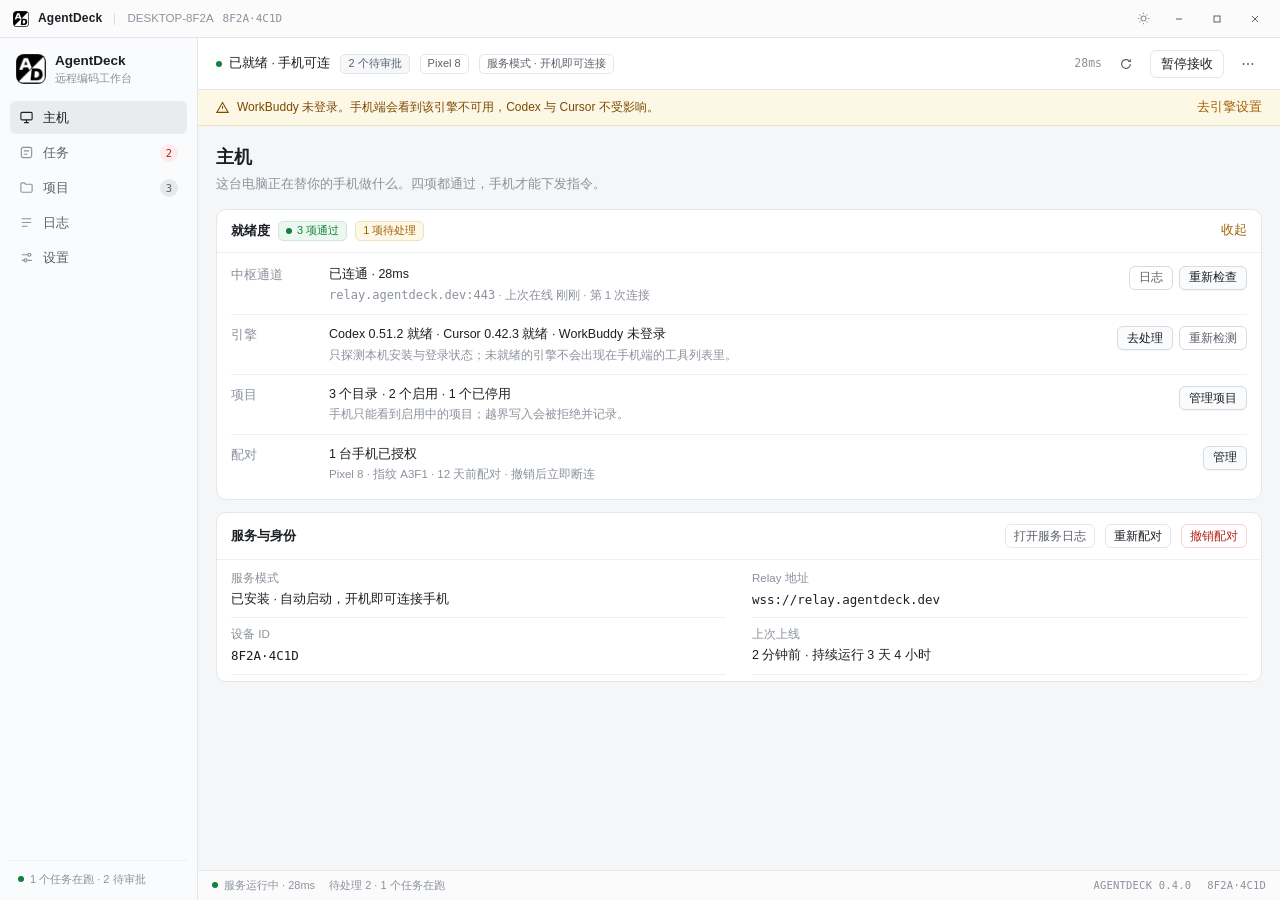
==== commit a31cd8e5: "fix(windows): 两个原生弹窗改为 v3 sheet 并澄清托盘文案 - 项目授权、Relay 配置从 WinForms 原生 Form 改为 WebView 内 .sheet   模态框，" ====
--- a/windows/AgentDeck.Tray/ui/index.html
+++ b/windows/AgentDeck.Tray/ui/index.html
@@ -274,6 +274,26 @@
 .sheet p{margin:0 0 14px;font-size:12px;color:var(--t2);line-height:1.65}
 .fp{font-family:var(--mono);font-size:12.5px;letter-spacing:.8px;line-height:1.8;text-align:center;word-break:break-all;background:var(--bg-alt);border:1px solid var(--line);border-radius:6px;padding:11px 14px}
 .sheet .actions{display:flex;justify-content:flex-end;gap:8px;margin-top:16px}
+/* form sheets (Relay config / project policy): reuse the page's inputs and
+   buttons, but give the dialog a wider body and a compact field layout. */
+.sheet.wide{width:560px}
+.sheet .sfield{margin-bottom:12px}
+.sheet .sfield label{display:block;font-size:11.5px;color:var(--t3);margin-bottom:5px}
+.sheet .sfield .input{height:32px}
+.sheet .hint{font-size:11px;color:var(--t3);margin-top:5px;line-height:1.55}
+.sheet .err{min-height:16px;font-size:11.5px;color:var(--red);margin-top:2px}
+.sheet .err:empty{display:none}
+.sheet .pj-toolbar{display:flex;align-items:center;gap:8px;margin:4px 0 10px}
+.sheet .pj-table{width:100%;border-collapse:collapse;font-size:12px}
+.sheet .pj-table th{text-align:left;font-weight:400;color:var(--t3);font-size:11px;padding:6px 8px;background:var(--bg-alt);border-bottom:1px solid var(--line)}
+.sheet .pj-table td{padding:7px 8px;border-bottom:1px solid var(--line2);vertical-align:middle}
+.sheet .pj-table tr:last-child td{border-bottom:0}
+.sheet .pj-table .dir{font-family:var(--mono);font-size:11px;color:var(--t2);word-break:break-all}
+.sheet .pj-table .input{height:26px;font-size:11.5px}
+.sheet .pj-table .sel{height:26px;width:74px}
+.sheet .pj-empty{padding:18px 8px;text-align:center;color:var(--t3);font-size:12px}
+.sheet .pj-del{border:0;background:none;color:var(--red);cursor:pointer;font-size:12px;padding:2px 6px;font-family:inherit;white-space:nowrap}
+.sheet .pj-del:hover{text-decoration:underline}
 /* status bar */
 .statusbar{height:30px;flex:none;display:flex;align-items:center;gap:14px;padding:0 14px;background:var(--titlebar);border-top:1px solid var(--line);font-size:11px;color:var(--t3)}
 .statusbar .r{margin-left:auto;display:flex;gap:16px;font-family:var(--mono);font-size:10.5px;letter-spacing:.2px}
@@ -352,7 +372,7 @@
         <div class="state" id="top-state"><span class="dot"></span>已就绪 · 手机可连</div>
         <span class="pill plain" id="top-pending">2 个待审批</span>
         <span class="pill" id="top-phone">Pixel 8</span>
-        <span class="pill" id="top-service">服务模式 · 登录前可用</span>
+        <span class="pill" id="top-service">服务模式 · 开机即可连接</span>
         <div class="spacer"></div>
         <div class="meta" id="top-meta">28ms</div>
         <button class="icon-btn" title="重新检查" data-act="refresh">
@@ -428,7 +448,7 @@
             <div class="card-h"><h2>服务与身份</h2><div class="right"><button class="btn sm quiet">打开服务日志</button><button class="btn sm">重新配对</button><button class="btn sm danger">撤销配对</button></div></div>
             <div class="card-b">
               <div class="kv" id="svc-kv">
-                <div><div class="k">服务模式</div><div class="v">已安装 · 自动启动，登录前即可上线</div></div>
+                <div><div class="k">服务模式</div><div class="v">已安装 · 自动启动，开机即可连接手机</div></div>
                 <div><div class="k">Relay 地址</div><div class="v mono">wss://relay.agentdeck.dev</div></div>
                 <div><div class="k">设备 ID</div><div class="v mono">8F2A·4C1D</div></div>
                 <div><div class="k">上次上线</div><div class="v">2 分钟前 · 持续运行 3 天 4 小时</div></div>
@@ -692,7 +712,7 @@
                 <div class="field"><label>设备名称</label><div class="ctl"><input class="input" value="DESKTOP-8F2A"><div class="sub">手机设备列表里显示的名字。</div></div></div>
                 <div class="field"><label>Relay 地址</label><div class="ctl"><div class="inline"><input class="input" value="wss://relay.agentdeck.dev"><button class="btn sm">测试连接</button></div><div class="sub">保存后立即重连；失败时保留输入并指出下一步。</div></div></div>
                 <div class="field"><label>证书指纹</label><div class="ctl"><input class="input" readonly value="SHA256 4C:1D:8F:2A:9E:77:B3:05:6A:11:DE:42:70:8C:19:AF"><div class="sub">已钉扎。Relay 换证后需要重新配对，否则按失败处理。</div></div></div>
-                <div class="field"><label>服务状态</label><div class="ctl" style="padding-top:5px"><div style="display:flex;align-items:center;gap:10px"><span class="pill ok"><span class="dot"></span>运行中 · 登录前可上线</span><button class="btn sm">重新安装</button><button class="btn sm">停止</button></div><div class="sub">以 Windows 服务运行，托盘退出后继续接收指令。停止后手机立即断开，正在执行的任务会被取消。</div></div></div>
+                <div class="field"><label>服务状态</label><div class="ctl" style="padding-top:5px"><div style="display:flex;align-items:center;gap:10px"><span class="pill ok"><span class="dot"></span>运行中 · 开机即可连接手机</span><button class="btn sm">重新安装</button><button class="btn sm">停止</button></div><div class="sub">以 Windows 服务运行，托盘退出后继续接收指令。停止后手机立即断开，正在执行的任务会被取消。</div></div></div>
                 <div class="field"><label>版本与更新</label><div class="ctl" style="padding-top:5px"><div style="display:flex;align-items:center;gap:10px;flex-wrap:wrap"><span class="pill off"><span class="dot"></span>当前 v0.2.3 · 已是最新</span><button class="btn sm">检查更新</button><button class="btn sm primary" disabled>下载并安装</button></div><div class="sub">从 GitHub Releases 获取，校验 SHA-256 后自动重启安装；正在跑的任务会被取消。</div></div></div>
               </div>
               <div class="save-bar"><span class="state">有未保存的改动</span><div class="actions"><button class="btn">放弃改动</button><button class="btn primary">保存并重连</button></div></div>
@@ -796,6 +816,45 @@
     <div class="sheet" style="width:auto;padding:16px" data-sheet="dismiss">
       <img id="qr-sheet-img" alt="配对二维码" style="display:block;width:auto;height:auto;max-width:min(628px,calc(100vw - 56px));max-height:calc(100vh - 150px);image-rendering:pixelated">
       <div class="qr-cap" style="margin-top:10px">用 AgentDeck Android 应用扫码 · 点空白处关闭</div>
+    </div>
+  </div>
+
+  <!-- 项目授权层：替代原 WinForms DataGridView 弹窗。目录选择仍走系统
+       对话框（浏览器无法自选本机目录），其余增删改在本页完成。 -->
+  <div class="scrim" id="projects-sheet" hidden>
+    <div class="sheet wide" role="dialog" aria-modal="true" aria-labelledby="projects-sheet-title">
+      <h3 id="projects-sheet-title">项目授权</h3>
+      <p>只有这里列出的目录能被远程访问。新增项目默认停用、只读；保存后立即生效。</p>
+      <div class="pj-toolbar">
+        <button class="btn sm" data-sheet="add-dir">添加目录…</button>
+        <span class="hint" style="margin:0">用系统对话框选本机目录，可多次添加</span>
+      </div>
+      <div id="projects-body"></div>
+      <div class="err" id="projects-err"></div>
+      <div class="actions">
+        <button class="btn" data-sheet="dismiss">取消</button>
+        <button class="btn primary" data-sheet="save-projects">保存授权</button>
+      </div>
+    </div>
+  </div>
+
+  <!-- Relay 配置层：替代原 WinForms 三输入框弹窗。 -->
+  <div class="scrim" id="relay-sheet" hidden>
+    <div class="sheet wide" role="dialog" aria-modal="true" aria-labelledby="relay-sheet-title">
+      <h3 id="relay-sheet-title">配置云服务器</h3>
+      <p>使用你的 AgentDeck Relay 注册这台电脑。保存后立即重连。</p>
+      <div class="sfield"><label>Relay 地址</label>
+        <input class="input" id="relay-endpoint" placeholder="wss://relay.example.com:8443" autocomplete="off"></div>
+      <div class="sfield"><label>证书 SHA-256 指纹</label>
+        <input class="input" id="relay-fingerprint" placeholder="64 位十六进制" autocomplete="off"></div>
+      <div class="sfield"><label>注册令牌</label>
+        <input class="input" id="relay-token" type="password" placeholder="云端生成的 64 位十六进制令牌" autocomplete="off">
+        <div class="hint">令牌只在注册时传给 Relay，不会显示在日志里。</div></div>
+      <div class="err" id="relay-err"></div>
+      <div class="actions">
+        <button class="btn" data-sheet="dismiss">取消</button>
+        <button class="btn primary" data-sheet="submit-relay">注册电脑</button>
+      </div>
     </div>
   </div>
 
